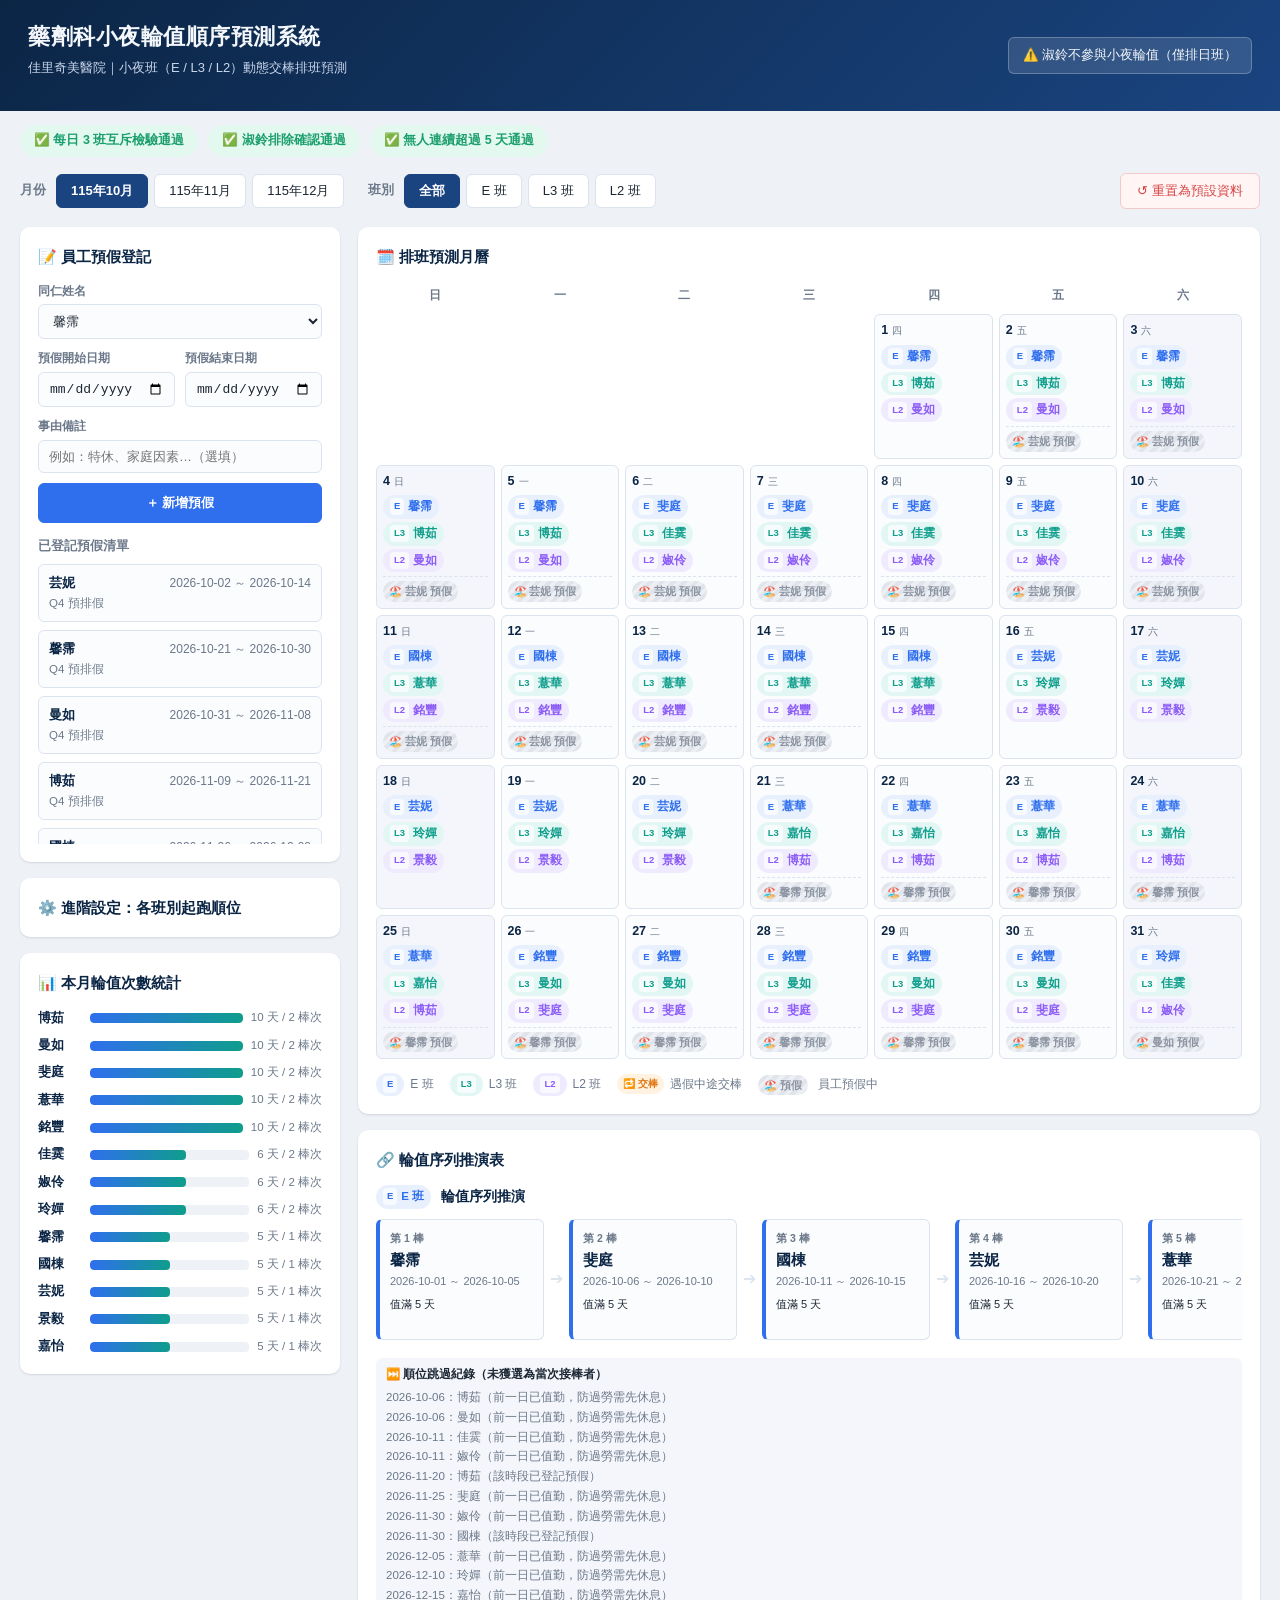
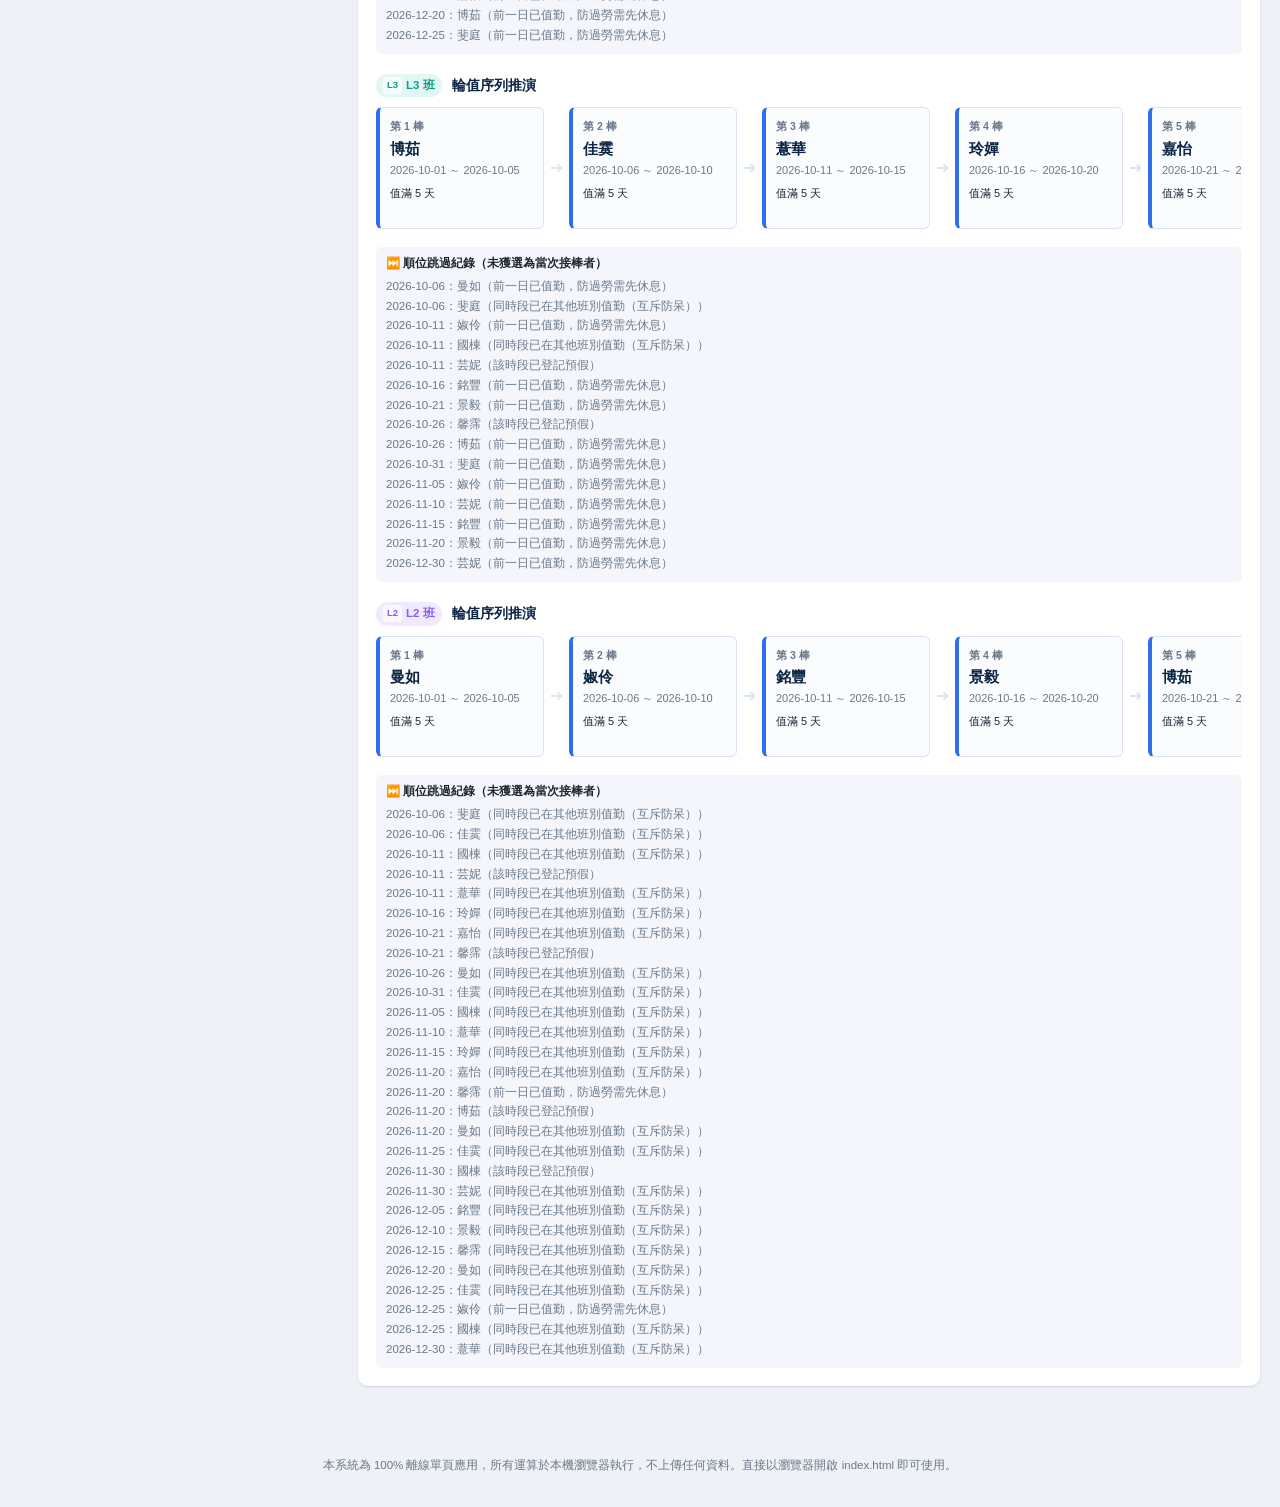
==== index.html @ fb30231a "完成第一階段系統開發：小夜三軌動態交棒輪值預測系統、預假登記面板與三班互斥防呆" ====
<!DOCTYPE html>
<html lang="zh-Hant-TW">
<head>
<meta charset="UTF-8">
<meta name="viewport" content="width=device-width, initial-scale=1.0">
<title>藥劑科小夜輪值順序預測系統｜佳里奇美醫院</title>
<link rel="stylesheet" href="style.css">
</head>
<body>

<header class="app-header">
  <div class="app-header__inner">
    <div class="app-header__title-group">
      <h1 class="app-header__title">藥劑科小夜輪值順序預測系統</h1>
      <p class="app-header__subtitle">佳里奇美醫院｜小夜班（E / L3 / L2）動態交棒排班預測</p>
    </div>
    <div class="app-header__badge" title="淑鈴夜班資格為「否」，100% 不進入小夜輪值池，僅排日班">
      ⚠️ 淑鈴不參與小夜輪值（僅排日班）
    </div>
  </div>
</header>

<div class="validation-bar" id="validationBar"></div>

<div class="toolbar">
  <div class="toolbar__group">
    <span class="toolbar__label">月份</span>
    <div class="tab-group" id="monthTabs"></div>
  </div>
  <div class="toolbar__group">
    <span class="toolbar__label">班別</span>
    <div class="tab-group" id="shiftTabs"></div>
  </div>
  <div class="toolbar__group toolbar__group--right">
    <button class="btn btn--reset" id="resetBtn">↺ 重置為預設資料</button>
  </div>
</div>

<main class="app-layout">

  <aside class="sidebar">

    <section class="panel leave-panel">
      <h2 class="panel__title">📝 員工預假登記</h2>
      <form class="leave-form" id="leaveForm">
        <div class="form-field">
          <label for="leaveNameSelect">同仁姓名</label>
          <select id="leaveNameSelect" required></select>
        </div>
        <div class="form-row">
          <div class="form-field">
            <label for="leaveStartInput">預假開始日期</label>
            <input type="date" id="leaveStartInput" required>
          </div>
          <div class="form-field">
            <label for="leaveEndInput">預假結束日期</label>
            <input type="date" id="leaveEndInput" required>
          </div>
        </div>
        <div class="form-field">
          <label for="leaveNoteInput">事由備註</label>
          <input type="text" id="leaveNoteInput" placeholder="例如：特休、家庭因素…（選填）">
        </div>
        <button type="submit" class="btn btn--primary">＋ 新增預假</button>
      </form>

      <div class="leave-list__wrapper">
        <h3 class="panel__subtitle">已登記預假清單</h3>
        <div class="leave-list" id="leaveList"></div>
      </div>
    </section>

    <details class="panel advanced-settings">
      <summary class="panel__title panel__title--collapsible">⚙️ 進階設定：各班別起跑順位</summary>
      <p class="advanced-settings__hint">
        排班引擎已內建「同日同人絕對互斥」與「防過勞」防呆，三軌起跑順位不論如何設定都不會派同一人上兩班。
        預設依規格書：10/01 當天 E 由馨霈、L3 由博茹、L2 由曼如領跑；如實際現況三軌起跑人員不同，可於此調整。
      </p>
      <div class="offset-row">
        <label>E 班起跑順位</label>
        <select id="offsetSelect-E"></select>
      </div>
      <div class="offset-row">
        <label>L3 班起跑順位</label>
        <select id="offsetSelect-L3"></select>
      </div>
      <div class="offset-row">
        <label>L2 班起跑順位</label>
        <select id="offsetSelect-L2"></select>
      </div>
    </details>

    <section class="panel stats-panel">
      <h2 class="panel__title">📊 本月輪值次數統計</h2>
      <div class="stats-grid" id="statsGrid"></div>
    </section>

  </aside>

  <div class="main-content">

    <section class="panel calendar-section">
      <h2 class="panel__title">🗓️ 排班預測月曆</h2>
      <div class="calendar-weekdays">
        <div class="calendar-weekday">日</div>
        <div class="calendar-weekday">一</div>
        <div class="calendar-weekday">二</div>
        <div class="calendar-weekday">三</div>
        <div class="calendar-weekday">四</div>
        <div class="calendar-weekday">五</div>
        <div class="calendar-weekday">六</div>
      </div>
      <div class="calendar-grid" id="calendarGrid"></div>
      <div class="calendar-legend">
        <span class="legend-item"><span class="shift-badge shift-badge--E"><span class="shift-code">E</span></span> E 班</span>
        <span class="legend-item"><span class="shift-badge shift-badge--L3"><span class="shift-code">L3</span></span> L3 班</span>
        <span class="legend-item"><span class="shift-badge shift-badge--L2"><span class="shift-code">L2</span></span> L2 班</span>
        <span class="legend-item"><span class="handoff-tag">🔁 交棒</span> 遇假中途交棒</span>
        <span class="legend-item"><span class="leave-tag">🏖️ 預假</span> 員工預假中</span>
      </div>
    </section>

    <section class="panel timeline-section">
      <h2 class="panel__title">🔗 輪值序列推演表</h2>
      <div class="timeline-tracks" id="timelineTracks"></div>
    </section>

  </div>

</main>

<footer class="app-footer">
  <p>本系統為 100% 離線單頁應用，所有運算於本機瀏覽器執行，不上傳任何資料。直接以瀏覽器開啟 index.html 即可使用。</p>
</footer>

<script src="app.js"></script>
</body>
</html>
---- style.css ----
/* ============================================================================
 * 藥劑科小夜輪值順序預測系統 — style.css
 * 視覺主軸：深藍 / 淺灰 醫療科技感，卡片化設計，清晰班別標籤與交棒狀態高亮
 * ==========================================================================*/

:root {
  --navy-900: #0b2545;
  --navy-800: #123162;
  --navy-700: #1a4480;
  --navy-600: #2f6fed;
  --bg-page: #eef1f6;
  --bg-card: #ffffff;
  --border-soft: #dbe3ee;
  --text-main: #1c2733;
  --text-muted: #6b7889;
  --text-inverse: #f4f7fb;

  --shift-e: #2f6fed;
  --shift-e-bg: #e8f0fe;
  --shift-l3: #0f9d8c;
  --shift-l3-bg: #e2f7f3;
  --shift-l2: #8b5cf6;
  --shift-l2-bg: #f0eaff;

  --color-handoff: #e0791a;
  --color-handoff-bg: #fff2e0;
  --color-leave: #8b93a1;
  --color-leave-bg: #eceff3;
  --color-danger: #d64545;
  --color-success: #1a9e6d;

  --radius-md: 10px;
  --radius-sm: 6px;
  --shadow-card: 0 1px 3px rgba(11, 37, 69, 0.08), 0 1px 2px rgba(11, 37, 69, 0.06);
}

* { box-sizing: border-box; }

html, body {
  margin: 0;
  padding: 0;
  background: var(--bg-page);
  color: var(--text-main);
  font-family: "PingFang TC", "Noto Sans TC", "Microsoft JhengHei", "Helvetica Neue", Arial, sans-serif;
  font-size: 14px;
  line-height: 1.55;
}

h1, h2, h3 { margin: 0; }

/* ---------------------------------------------------------------------- 頁首 */

.app-header {
  background: linear-gradient(135deg, var(--navy-900), var(--navy-700));
  color: var(--text-inverse);
  padding: 20px 28px;
}

.app-header__inner {
  max-width: 1400px;
  margin: 0 auto;
  display: flex;
  align-items: center;
  justify-content: space-between;
  flex-wrap: wrap;
  gap: 12px;
}

.app-header__title { font-size: 22px; font-weight: 700; letter-spacing: 0.5px; }
.app-header__subtitle { margin-top: 4px; font-size: 13px; color: #c9d6ec; }

.app-header__badge {
  background: rgba(255, 255, 255, 0.12);
  border: 1px solid rgba(255, 255, 255, 0.25);
  padding: 8px 14px;
  border-radius: var(--radius-sm);
  font-size: 12.5px;
  white-space: nowrap;
}

/* ---------------------------------------------------------------------- 防呆檢核綠燈 */

.validation-bar {
  max-width: 1400px;
  margin: 14px auto 0;
  padding: 0 20px;
  display: flex;
  flex-wrap: wrap;
  gap: 10px;
}

.validation-badge {
  font-size: 12.5px;
  font-weight: 700;
  padding: 6px 14px;
  border-radius: 999px;
  white-space: nowrap;
}
.validation-badge--pass { background: #e3f8ef; color: var(--color-success); }
.validation-badge--fail { background: #fdeaea; color: var(--color-danger); cursor: help; }

/* ---------------------------------------------------------------------- 工具列 */

.toolbar {
  max-width: 1400px;
  margin: 16px auto 0;
  padding: 0 20px;
  display: flex;
  align-items: center;
  gap: 24px;
  flex-wrap: wrap;
}

.toolbar__group { display: flex; align-items: center; gap: 10px; flex-wrap: wrap; }
.toolbar__group--right { margin-left: auto; }
.toolbar__label { font-size: 12.5px; color: var(--text-muted); font-weight: 600; }

.tab-group { display: flex; gap: 6px; flex-wrap: wrap; }

.tab {
  background: var(--bg-card);
  border: 1px solid var(--border-soft);
  color: var(--text-main);
  padding: 7px 14px;
  border-radius: var(--radius-sm);
  font-size: 13px;
  cursor: pointer;
  transition: all 0.15s ease;
}
.tab:hover { border-color: var(--navy-600); }
.tab.active { background: var(--navy-700); border-color: var(--navy-700); color: #fff; font-weight: 600; }

.tab--shift-E.active { background: var(--shift-e); border-color: var(--shift-e); }
.tab--shift-L3.active { background: var(--shift-l3); border-color: var(--shift-l3); }
.tab--shift-L2.active { background: var(--shift-l2); border-color: var(--shift-l2); }

.btn {
  border: 1px solid var(--border-soft);
  background: var(--bg-card);
  color: var(--text-main);
  padding: 8px 16px;
  border-radius: var(--radius-sm);
  font-size: 13px;
  cursor: pointer;
  transition: all 0.15s ease;
}
.btn:hover { filter: brightness(0.97); }
.btn--primary { background: var(--navy-600); border-color: var(--navy-600); color: #fff; width: 100%; font-weight: 600; padding: 10px; }
.btn--reset { color: var(--color-danger); border-color: #f3c9c9; background: #fff5f5; }

/* ---------------------------------------------------------------------- 版面 */

.app-layout {
  max-width: 1400px;
  margin: 18px auto 40px;
  padding: 0 20px;
  display: grid;
  grid-template-columns: 320px 1fr;
  gap: 18px;
  align-items: start;
}

.sidebar { display: flex; flex-direction: column; gap: 16px; position: sticky; top: 16px; }
.main-content { display: flex; flex-direction: column; gap: 16px; min-width: 0; }

.panel {
  background: var(--bg-card);
  border-radius: var(--radius-md);
  box-shadow: var(--shadow-card);
  padding: 18px;
}

.panel__title {
  font-size: 15px;
  font-weight: 700;
  color: var(--navy-900);
  margin-bottom: 14px;
  display: flex;
  align-items: center;
  gap: 8px;
}
.panel__title--collapsible { cursor: pointer; margin-bottom: 0; }
.panel__subtitle { font-size: 12.5px; color: var(--text-muted); font-weight: 600; margin: 14px 0 8px; }

/* ---------------------------------------------------------------------- 預假登記面板 */

.leave-form { display: flex; flex-direction: column; gap: 10px; }
.form-row { display: flex; gap: 10px; }
.form-field { display: flex; flex-direction: column; gap: 4px; flex: 1; min-width: 0; }
.form-field label { font-size: 12px; color: var(--text-muted); font-weight: 600; }

.form-field input, .form-field select, .advanced-settings select {
  border: 1px solid var(--border-soft);
  border-radius: var(--radius-sm);
  padding: 8px 10px;
  font-size: 13px;
  color: var(--text-main);
  background: #fbfcfe;
  width: 100%;
}
.form-field input:focus, .form-field select:focus { outline: none; border-color: var(--navy-600); }

.leave-list__wrapper { margin-top: 4px; }
.leave-list { display: flex; flex-direction: column; gap: 8px; max-height: 280px; overflow-y: auto; }

.leave-item {
  border: 1px solid var(--border-soft);
  border-radius: var(--radius-sm);
  padding: 8px 10px;
  position: relative;
  background: #fbfcfe;
}
.leave-item__main { display: flex; justify-content: space-between; align-items: baseline; gap: 8px; }
.leave-item__name { font-weight: 700; color: var(--navy-900); font-size: 13px; }
.leave-item__range { font-size: 12px; color: var(--text-muted); white-space: nowrap; }
.leave-item__meta { font-size: 11.5px; color: var(--text-muted); margin-top: 2px; min-height: 14px; }
.leave-item__del {
  position: absolute;
  top: 6px; right: 6px;
  border: none;
  background: transparent;
  color: var(--color-danger);
  cursor: pointer;
  font-size: 12px;
  opacity: 0;
  transition: opacity 0.15s ease;
  padding: 2px 4px;
}
.leave-item:hover .leave-item__del { opacity: 1; }

.empty-hint { color: var(--text-muted); font-size: 12.5px; padding: 8px 0; }

/* ---------------------------------------------------------------------- 進階設定 */

.advanced-settings { font-size: 13px; }
.advanced-settings summary::-webkit-details-marker { color: var(--navy-700); }
.advanced-settings__hint { font-size: 12px; color: var(--text-muted); margin: 10px 0; line-height: 1.6; }
.offset-row { display: flex; align-items: center; justify-content: space-between; gap: 10px; margin-bottom: 8px; }
.offset-row label { font-size: 12.5px; color: var(--text-main); font-weight: 600; white-space: nowrap; }
.offset-row select { max-width: 160px; }

/* ---------------------------------------------------------------------- 統計面板 */

.stats-grid { display: flex; flex-direction: column; gap: 8px; }
.stats-row { display: grid; grid-template-columns: 44px 1fr auto; align-items: center; gap: 8px; }
.stats-row__name { font-size: 12.5px; font-weight: 700; color: var(--navy-900); }
.stats-row__bar-track { background: var(--bg-page); border-radius: 4px; height: 10px; overflow: hidden; }
.stats-row__bar-fill { background: linear-gradient(90deg, var(--navy-600), var(--shift-l3)); height: 100%; border-radius: 4px; }
.stats-row__value { font-size: 11.5px; color: var(--text-muted); white-space: nowrap; }

/* ---------------------------------------------------------------------- 月曆 */

.calendar-weekdays {
  display: grid;
  grid-template-columns: repeat(7, 1fr);
  gap: 6px;
  margin-bottom: 6px;
}
.calendar-weekday {
  text-align: center;
  font-size: 12px;
  font-weight: 700;
  color: var(--text-muted);
  padding: 4px 0;
}

.calendar-grid {
  display: grid;
  grid-template-columns: repeat(7, 1fr);
  gap: 6px;
}

.calendar-cell {
  border: 1px solid var(--border-soft);
  border-radius: var(--radius-sm);
  min-height: 108px;
  padding: 6px;
  background: #fbfcfe;
  display: flex;
  flex-direction: column;
  gap: 4px;
}
.calendar-cell--empty { background: transparent; border: none; }
.calendar-cell--weekend { background: #f4f6fb; }
.calendar-cell--violation { border: 2px solid var(--color-danger); }

.calendar-cell__date {
  font-size: 12.5px;
  font-weight: 700;
  color: var(--navy-900);
  display: flex;
  align-items: baseline;
  gap: 4px;
}
.calendar-cell__weekday { font-size: 10px; font-weight: 400; color: var(--text-muted); }

.calendar-cell__shifts { display: flex; flex-direction: column; gap: 3px; }
.cell-shift-row { display: flex; flex-direction: column; gap: 2px; align-items: flex-start; }
.cell-shift-row--empty .shift-person { color: #c3cad6; font-size: 11px; }
.cell-shift-row--empty { flex-direction: row; align-items: center; gap: 4px; }
.cell-shift-row--empty .shift-code {
  background: #eef1f6; color: var(--text-muted); border-radius: 4px; padding: 1px 5px; font-size: 10px; font-weight: 700;
}

.shift-badge {
  display: inline-flex;
  align-items: center;
  gap: 4px;
  font-size: 11.5px;
  font-weight: 600;
  padding: 3px 7px;
  border-radius: 999px;
  white-space: nowrap;
}
.shift-badge .shift-code {
  font-size: 9.5px;
  font-weight: 800;
  background: rgba(255, 255, 255, 0.65);
  padding: 1px 4px;
  border-radius: 4px;
}
.shift-badge--E { background: var(--shift-e-bg); color: var(--shift-e); }
.shift-badge--L3 { background: var(--shift-l3-bg); color: var(--shift-l3); }
.shift-badge--L2 { background: var(--shift-l2-bg); color: var(--shift-l2); }

.handoff-tag, .handoff-in-tag {
  display: inline-block;
  font-size: 10px;
  font-weight: 700;
  padding: 2px 6px;
  border-radius: 999px;
  background: var(--color-handoff-bg);
  color: var(--color-handoff);
  white-space: nowrap;
}

.leave-tag {
  display: inline-block;
  font-size: 10.5px;
  font-weight: 600;
  padding: 2px 6px;
  border-radius: 999px;
  background: repeating-linear-gradient(135deg, var(--color-leave-bg), var(--color-leave-bg) 4px, #e1e5eb 4px, #e1e5eb 8px);
  color: var(--color-leave);
  margin-right: 4px;
  margin-top: 2px;
}
.calendar-cell__leaves { display: flex; flex-wrap: wrap; gap: 2px; margin-top: auto; padding-top: 2px; border-top: 1px dashed var(--border-soft); }

.calendar-legend {
  margin-top: 14px;
  display: flex;
  flex-wrap: wrap;
  gap: 16px;
  font-size: 12px;
  color: var(--text-muted);
  align-items: center;
}
.legend-item { display: flex; align-items: center; gap: 6px; }

/* ---------------------------------------------------------------------- 輪值序列推演表 */

.timeline-tracks { display: flex; flex-direction: column; gap: 20px; }
.timeline-track__title {
  display: flex; align-items: center; gap: 10px;
  font-size: 14px; font-weight: 700; color: var(--navy-900);
  margin-bottom: 10px;
}
.timeline-cards {
  display: flex;
  align-items: stretch;
  gap: 6px;
  overflow-x: auto;
  padding-bottom: 8px;
}
.timeline-card {
  flex: 0 0 auto;
  width: 168px;
  border: 1px solid var(--border-soft);
  border-radius: var(--radius-sm);
  padding: 10px;
  background: #fbfcfe;
}
.timeline-card--full5 { border-left: 4px solid var(--shift-e); }
.timeline-card--handoff { border-left: 4px solid var(--color-handoff); background: var(--color-handoff-bg); }
.timeline-card--inprogress { border-left: 4px solid var(--text-muted); border-style: dashed; }

.timeline-card__no { font-size: 10.5px; font-weight: 700; color: var(--text-muted); }
.timeline-card__person { font-size: 15px; font-weight: 800; color: var(--navy-900); margin: 2px 0; }
.timeline-card__range { font-size: 11px; color: var(--text-muted); }
.timeline-card__status { font-size: 11px; color: var(--text-main); margin-top: 6px; line-height: 1.5; }
.timeline-card__handoff-in { font-size: 10.5px; color: var(--color-handoff); margin-top: 6px; font-weight: 700; }

.timeline-arrow { display: flex; align-items: center; color: var(--border-soft); font-size: 16px; flex: 0 0 auto; }

.timeline-skipped {
  margin-top: 10px;
  background: #f4f6fb;
  border-radius: var(--radius-sm);
  padding: 8px 10px;
  font-size: 11.5px;
  color: var(--text-muted);
}
.timeline-skipped__title { font-weight: 700; margin-bottom: 4px; color: var(--text-main); }
.timeline-skipped__item { padding: 1px 0; }

/* ---------------------------------------------------------------------- 頁尾 */

.app-footer {
  text-align: center;
  color: var(--text-muted);
  font-size: 11.5px;
  padding: 20px;
}

/* ---------------------------------------------------------------------- 響應式 */

@media (max-width: 960px) {
  .app-layout { grid-template-columns: 1fr; }
  .sidebar { position: static; }
}
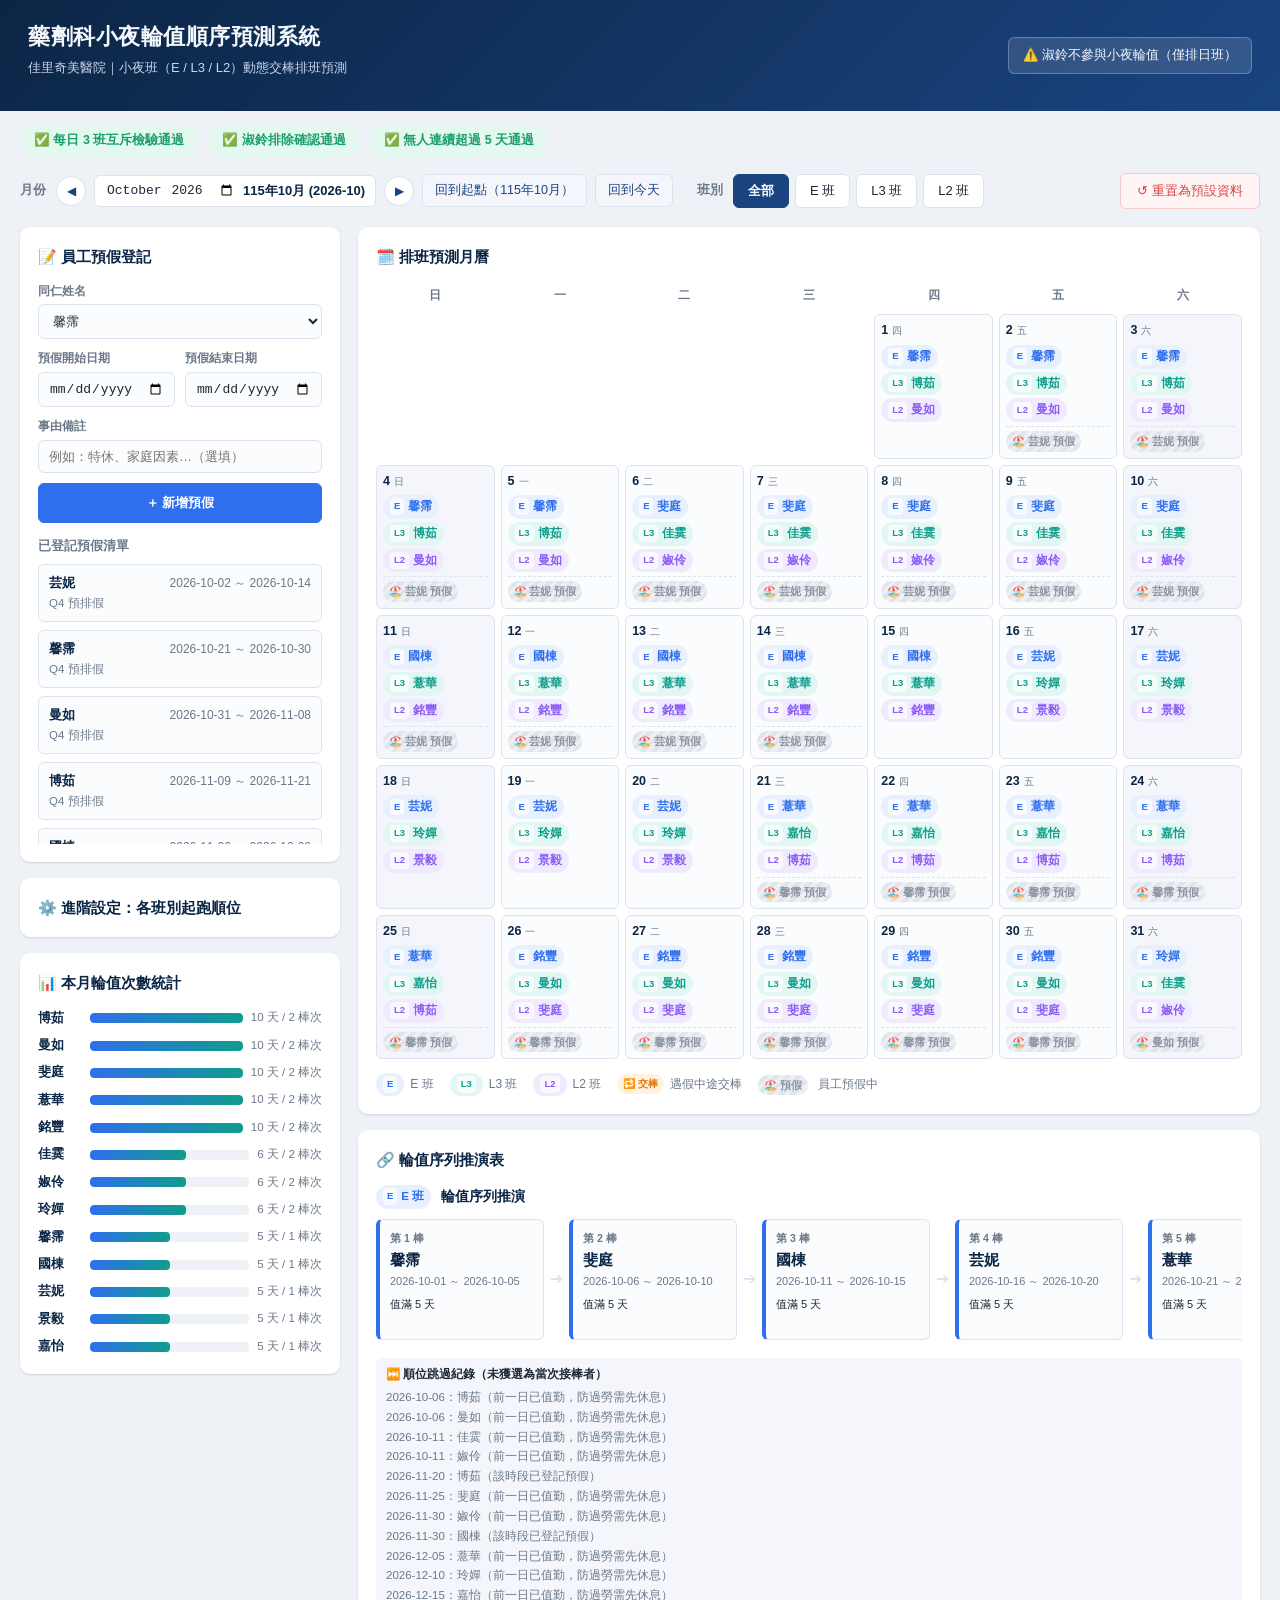
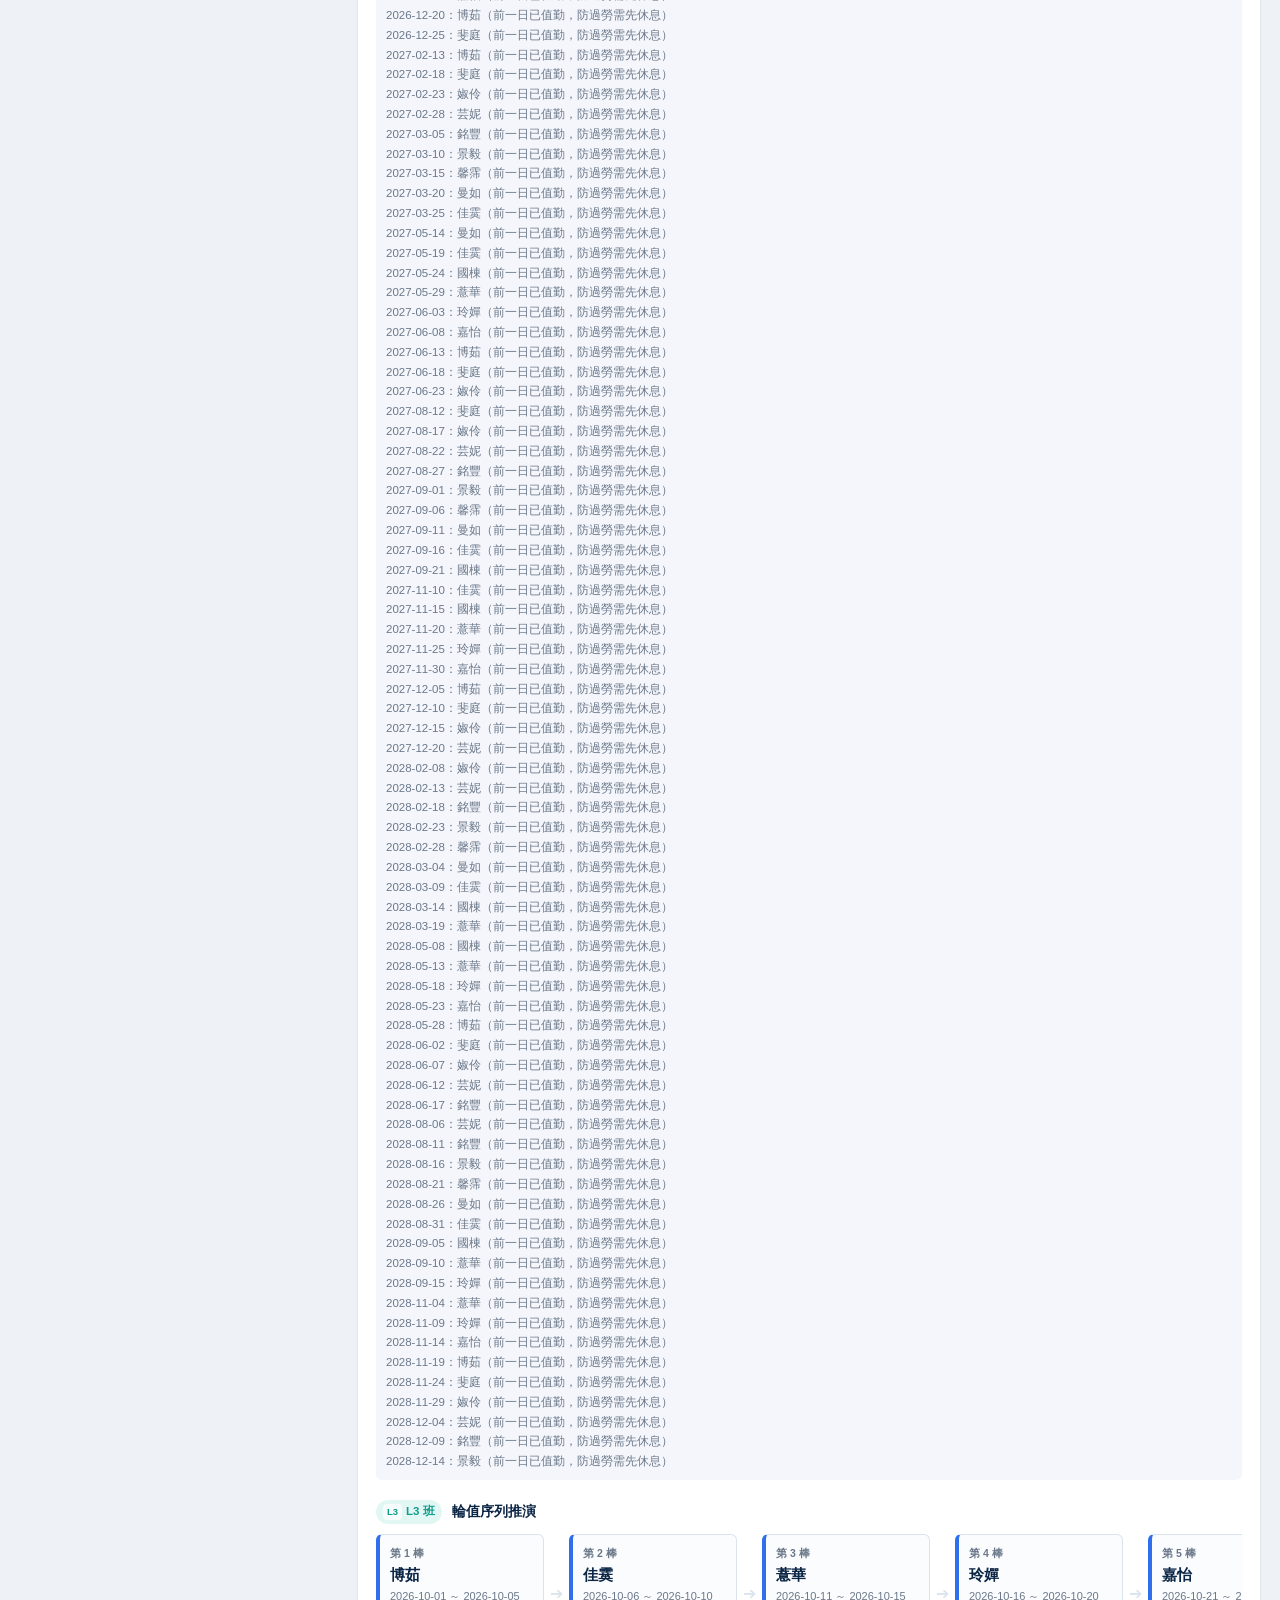
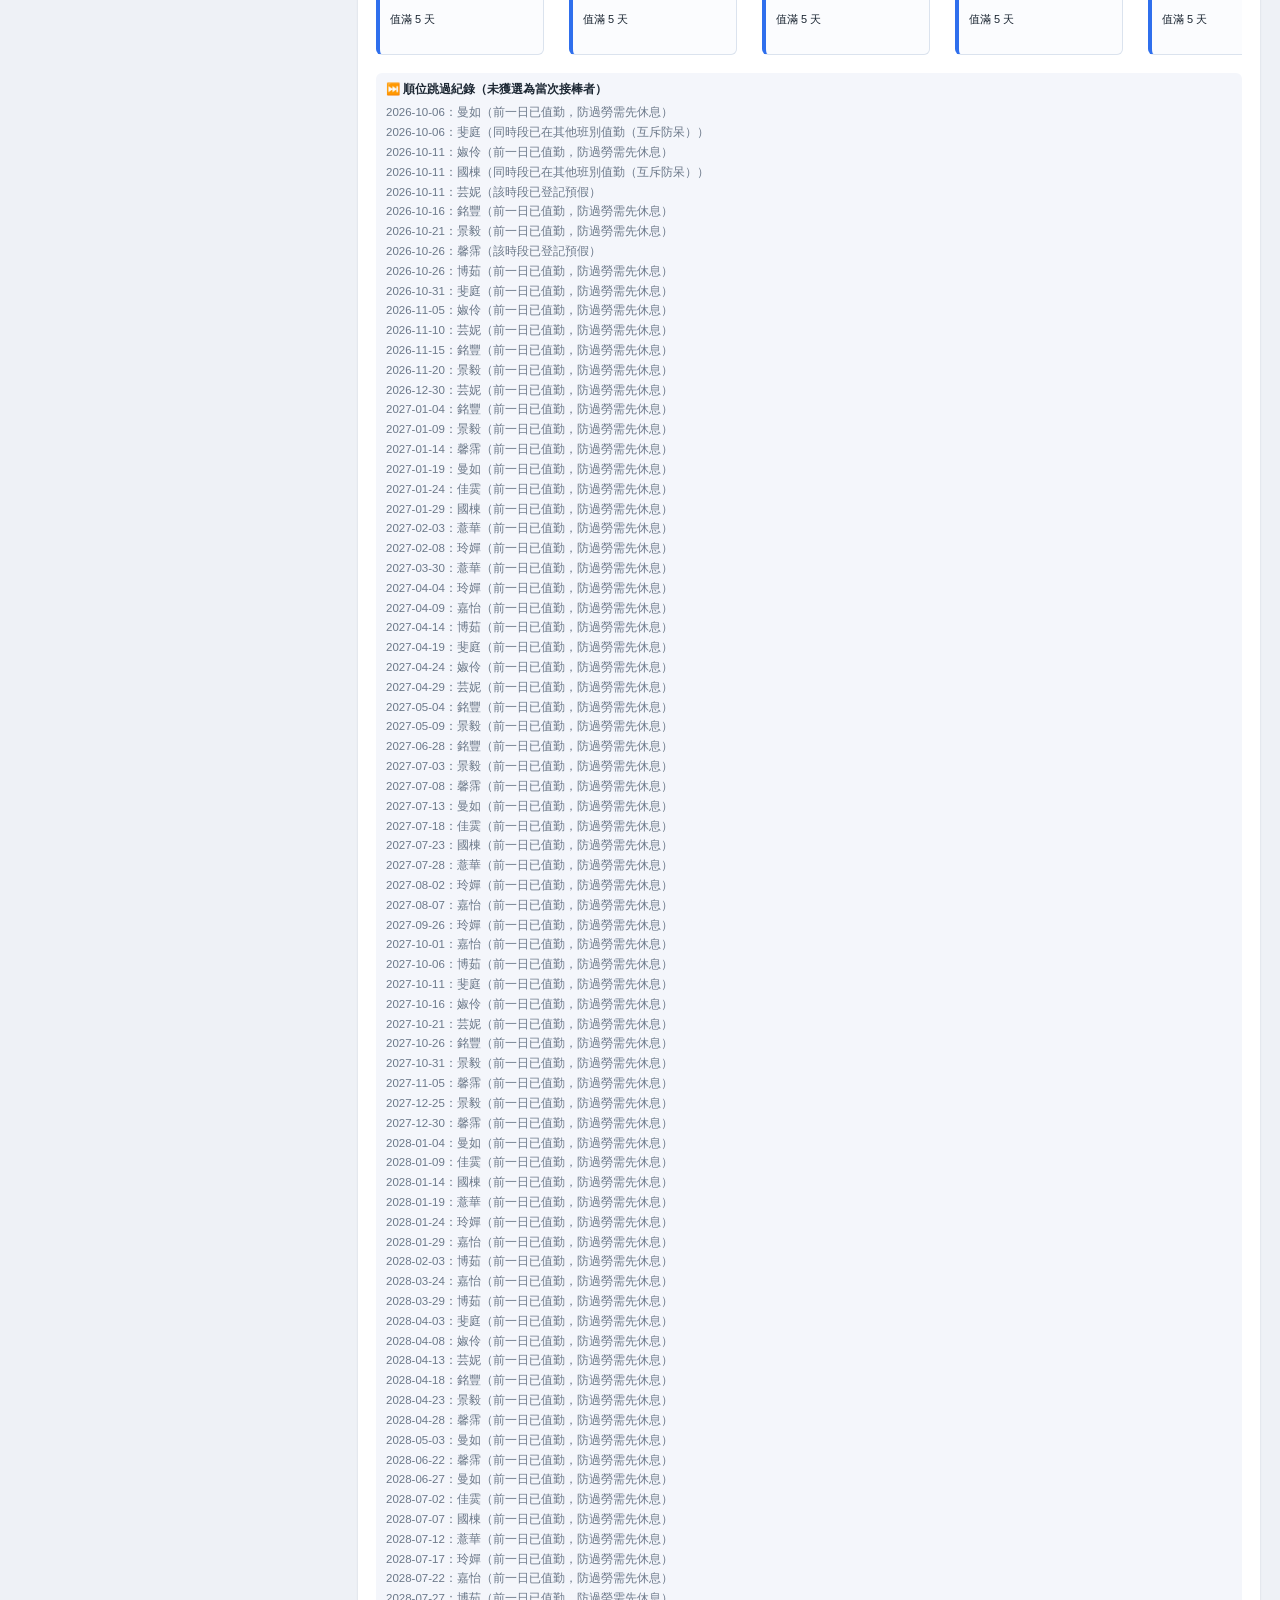
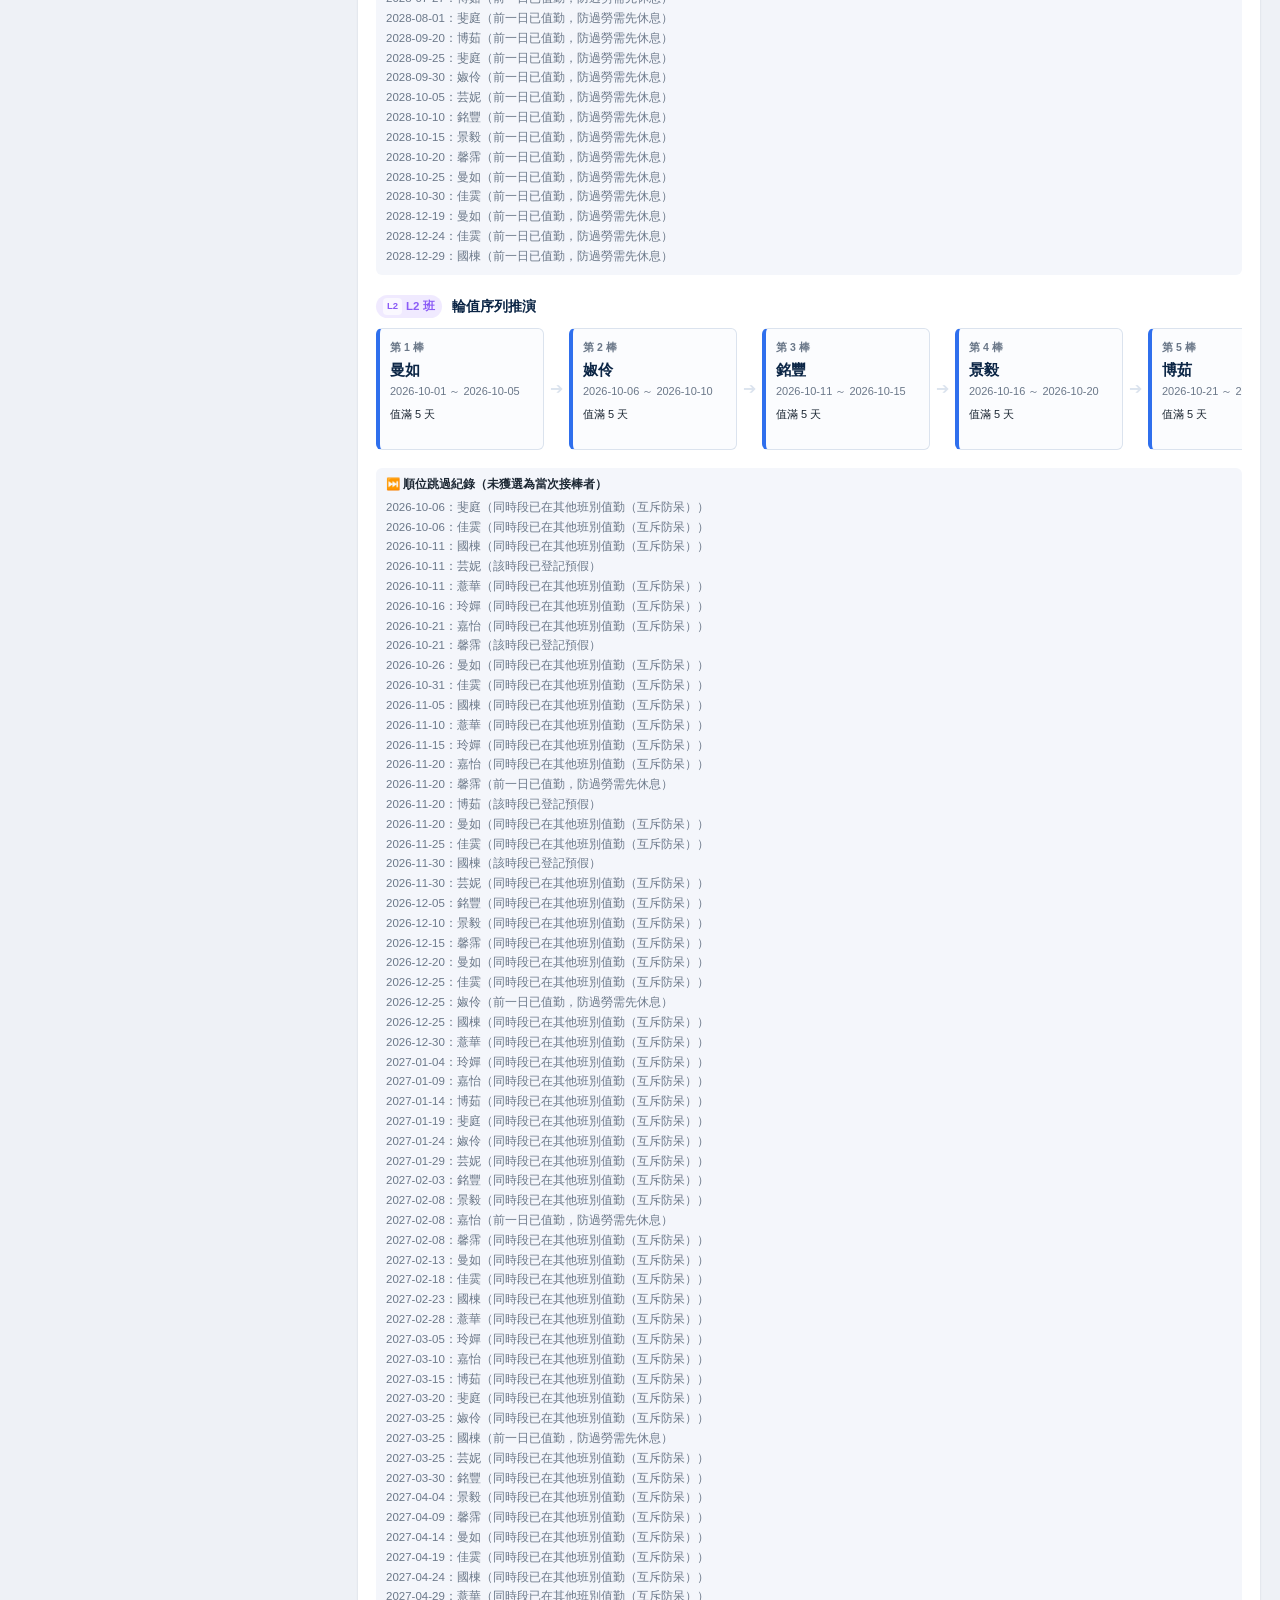
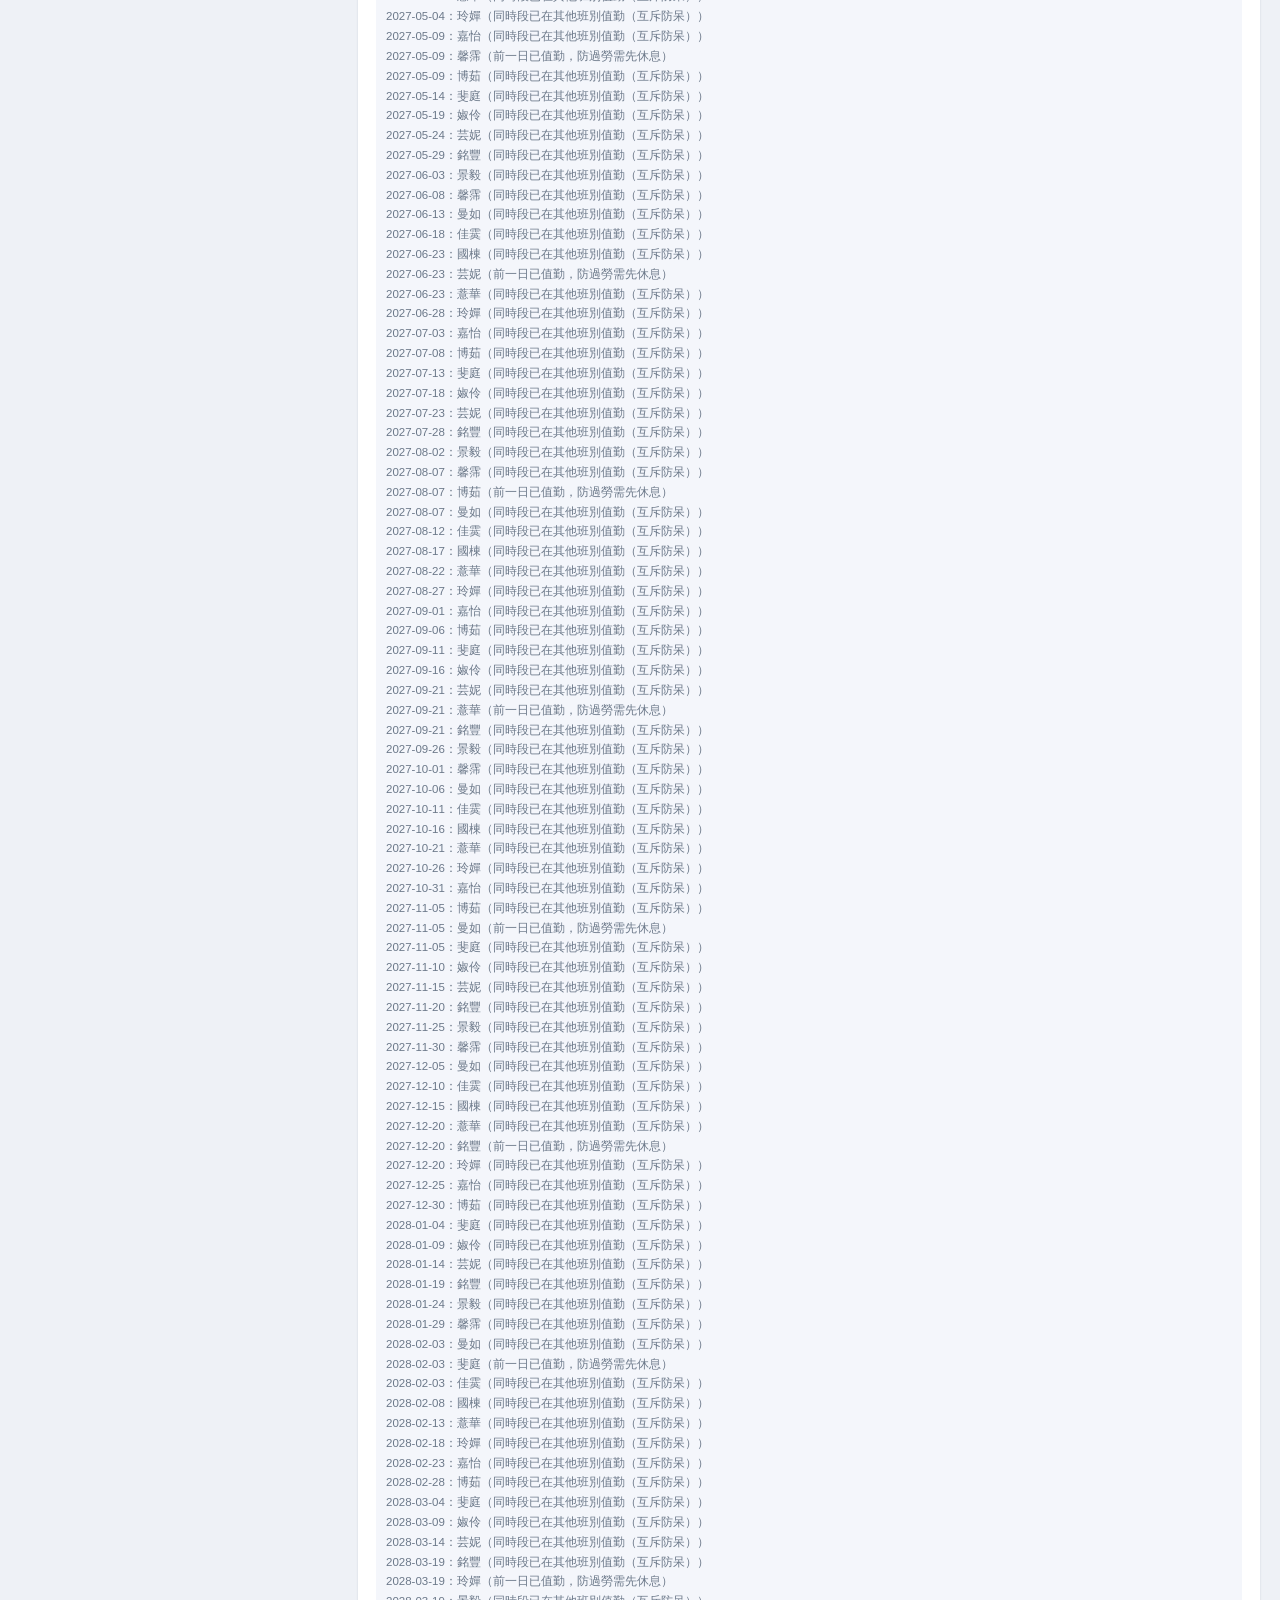
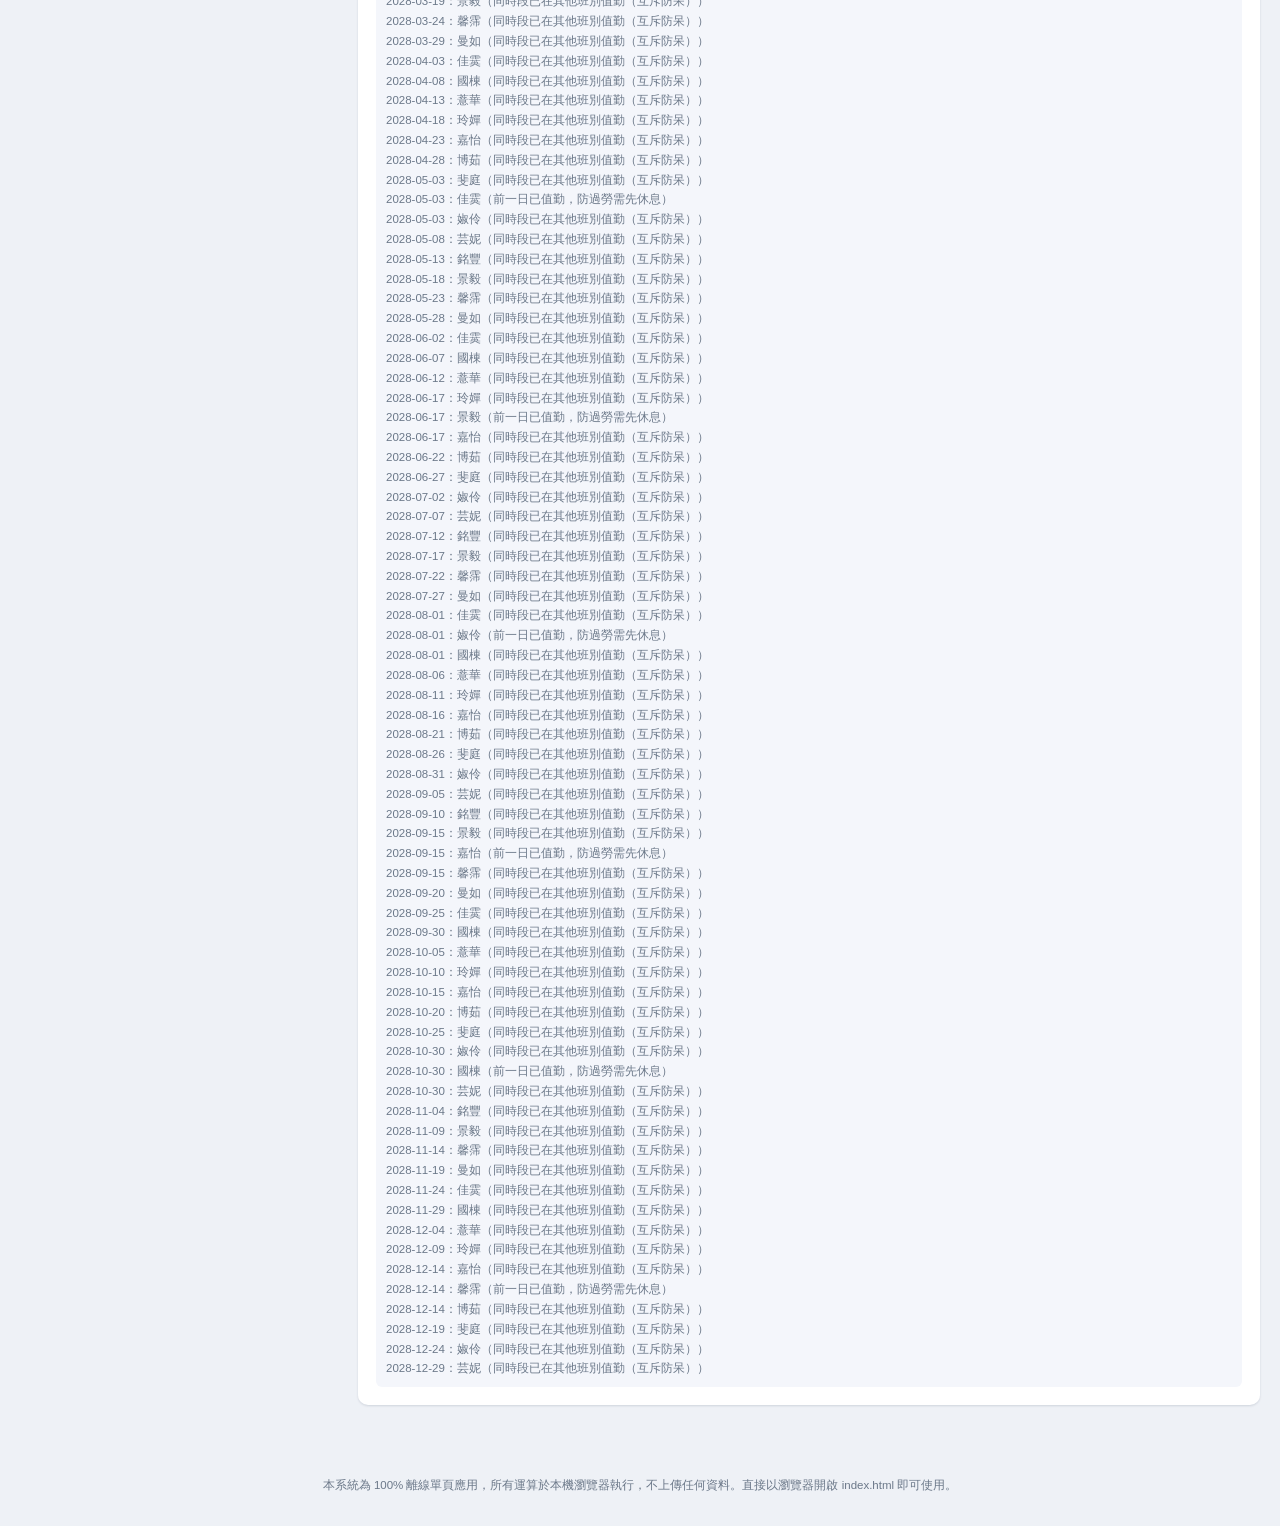
==== commit 1cbedc23: "完成第二階段驗收：支援任意未來月份導覽（至2028年底）、預假自動動態更動班表與全期規則零違規" ====
--- a/index.html
+++ b/index.html
@@ -23,9 +23,18 @@
 <div class="validation-bar" id="validationBar"></div>
 
 <div class="toolbar">
-  <div class="toolbar__group">
+  <div class="toolbar__group month-nav-group">
     <span class="toolbar__label">月份</span>
-    <div class="tab-group" id="monthTabs"></div>
+    <div class="month-nav">
+      <button type="button" class="month-nav__btn" id="prevMonthBtn" title="上個月" aria-label="上個月">◀</button>
+      <div class="month-nav__center">
+        <input type="month" id="monthPicker" class="month-nav__input" aria-label="選擇年月">
+        <span class="month-nav__display" id="monthDisplayLabel"></span>
+      </div>
+      <button type="button" class="month-nav__btn" id="nextMonthBtn" title="下個月" aria-label="下個月">▶</button>
+      <button type="button" class="btn btn--ghost" id="gotoOriginBtn">回到起點（115年10月）</button>
+      <button type="button" class="btn btn--ghost" id="gotoTodayBtn">回到今天</button>
+    </div>
   </div>
   <div class="toolbar__group">
     <span class="toolbar__label">班別</span>
--- a/style.css
+++ b/style.css
@@ -147,6 +147,61 @@
 .btn:hover { filter: brightness(0.97); }
 .btn--primary { background: var(--navy-600); border-color: var(--navy-600); color: #fff; width: 100%; font-weight: 600; padding: 10px; }
 .btn--reset { color: var(--color-danger); border-color: #f3c9c9; background: #fff5f5; }
+.btn--ghost { color: var(--navy-700); background: #f4f6fb; border-color: var(--border-soft); font-size: 12.5px; padding: 7px 12px; }
+.btn:disabled { opacity: 0.4; cursor: not-allowed; }
+
+/* ---------------------------------------------------------------------- 月份導覽列 */
+
+.month-nav-group { flex-wrap: wrap; }
+
+.month-nav {
+  display: flex;
+  align-items: center;
+  gap: 8px;
+  flex-wrap: wrap;
+}
+
+.month-nav__btn {
+  width: 30px;
+  height: 30px;
+  border-radius: 999px;
+  border: 1px solid var(--border-soft);
+  background: var(--bg-card);
+  color: var(--navy-700);
+  cursor: pointer;
+  font-size: 12px;
+  display: flex;
+  align-items: center;
+  justify-content: center;
+  transition: all 0.15s ease;
+}
+.month-nav__btn:hover:not(:disabled) { background: var(--navy-700); color: #fff; border-color: var(--navy-700); }
+
+.month-nav__center {
+  display: flex;
+  align-items: center;
+  gap: 8px;
+  background: var(--bg-card);
+  border: 1px solid var(--border-soft);
+  border-radius: var(--radius-sm);
+  padding: 5px 10px;
+}
+
+.month-nav__input {
+  border: none;
+  font-size: 13px;
+  color: var(--text-main);
+  background: transparent;
+  width: 130px;
+}
+.month-nav__input:focus { outline: none; }
+
+.month-nav__display {
+  font-size: 13px;
+  font-weight: 700;
+  color: var(--navy-900);
+  white-space: nowrap;
+}
 
 /* ---------------------------------------------------------------------- 版面 */
 
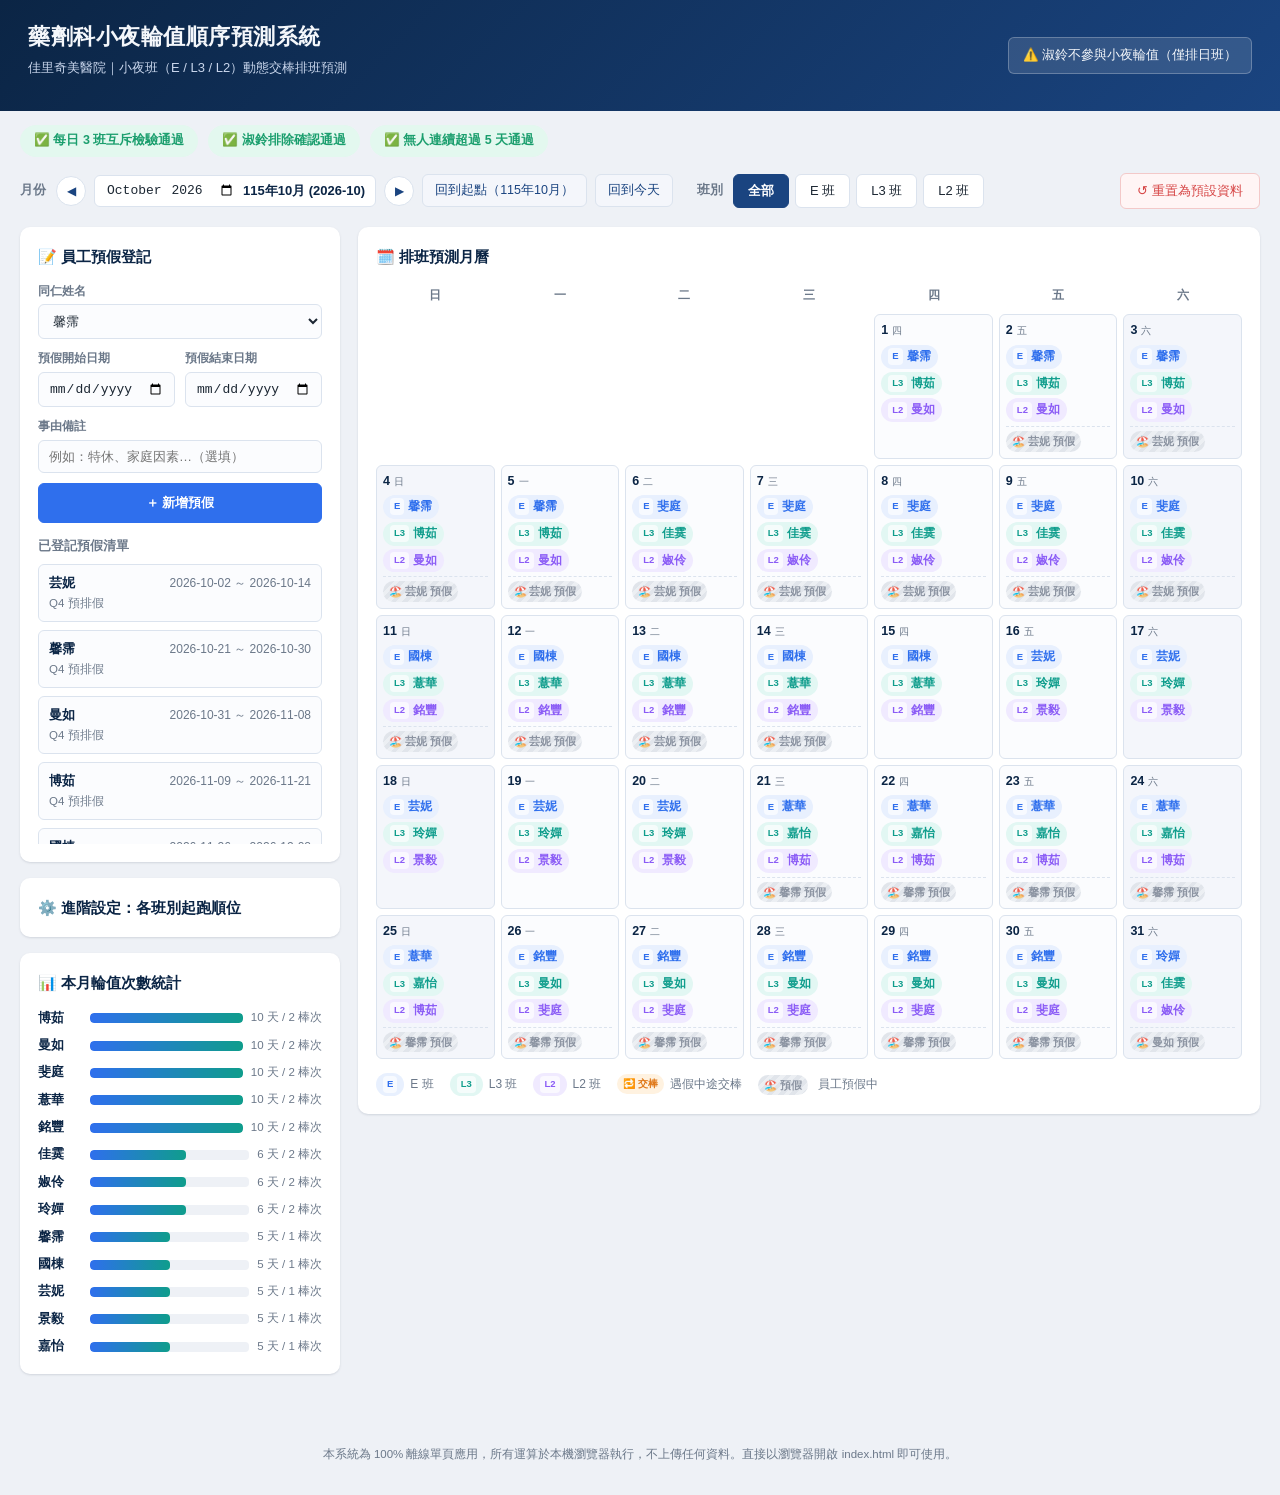
==== commit 1e61c0f4: "介面精簡完成：成功移除輪值序列推演表，畫面聚焦排班預測月曆與預假管理" ====
--- a/index.html
+++ b/index.html
@@ -129,11 +129,6 @@
       </div>
     </section>
 
-    <section class="panel timeline-section">
-      <h2 class="panel__title">🔗 輪值序列推演表</h2>
-      <div class="timeline-tracks" id="timelineTracks"></div>
-    </section>
-
   </div>
 
 </main>
--- a/style.css
+++ b/style.css
@@ -413,52 +413,6 @@
 }
 .legend-item { display: flex; align-items: center; gap: 6px; }
 
-/* ---------------------------------------------------------------------- 輪值序列推演表 */
-
-.timeline-tracks { display: flex; flex-direction: column; gap: 20px; }
-.timeline-track__title {
-  display: flex; align-items: center; gap: 10px;
-  font-size: 14px; font-weight: 700; color: var(--navy-900);
-  margin-bottom: 10px;
-}
-.timeline-cards {
-  display: flex;
-  align-items: stretch;
-  gap: 6px;
-  overflow-x: auto;
-  padding-bottom: 8px;
-}
-.timeline-card {
-  flex: 0 0 auto;
-  width: 168px;
-  border: 1px solid var(--border-soft);
-  border-radius: var(--radius-sm);
-  padding: 10px;
-  background: #fbfcfe;
-}
-.timeline-card--full5 { border-left: 4px solid var(--shift-e); }
-.timeline-card--handoff { border-left: 4px solid var(--color-handoff); background: var(--color-handoff-bg); }
-.timeline-card--inprogress { border-left: 4px solid var(--text-muted); border-style: dashed; }
-
-.timeline-card__no { font-size: 10.5px; font-weight: 700; color: var(--text-muted); }
-.timeline-card__person { font-size: 15px; font-weight: 800; color: var(--navy-900); margin: 2px 0; }
-.timeline-card__range { font-size: 11px; color: var(--text-muted); }
-.timeline-card__status { font-size: 11px; color: var(--text-main); margin-top: 6px; line-height: 1.5; }
-.timeline-card__handoff-in { font-size: 10.5px; color: var(--color-handoff); margin-top: 6px; font-weight: 700; }
-
-.timeline-arrow { display: flex; align-items: center; color: var(--border-soft); font-size: 16px; flex: 0 0 auto; }
-
-.timeline-skipped {
-  margin-top: 10px;
-  background: #f4f6fb;
-  border-radius: var(--radius-sm);
-  padding: 8px 10px;
-  font-size: 11.5px;
-  color: var(--text-muted);
-}
-.timeline-skipped__title { font-weight: 700; margin-bottom: 4px; color: var(--text-main); }
-.timeline-skipped__item { padding: 1px 0; }
-
 /* ---------------------------------------------------------------------- 頁尾 */
 
 .app-footer {
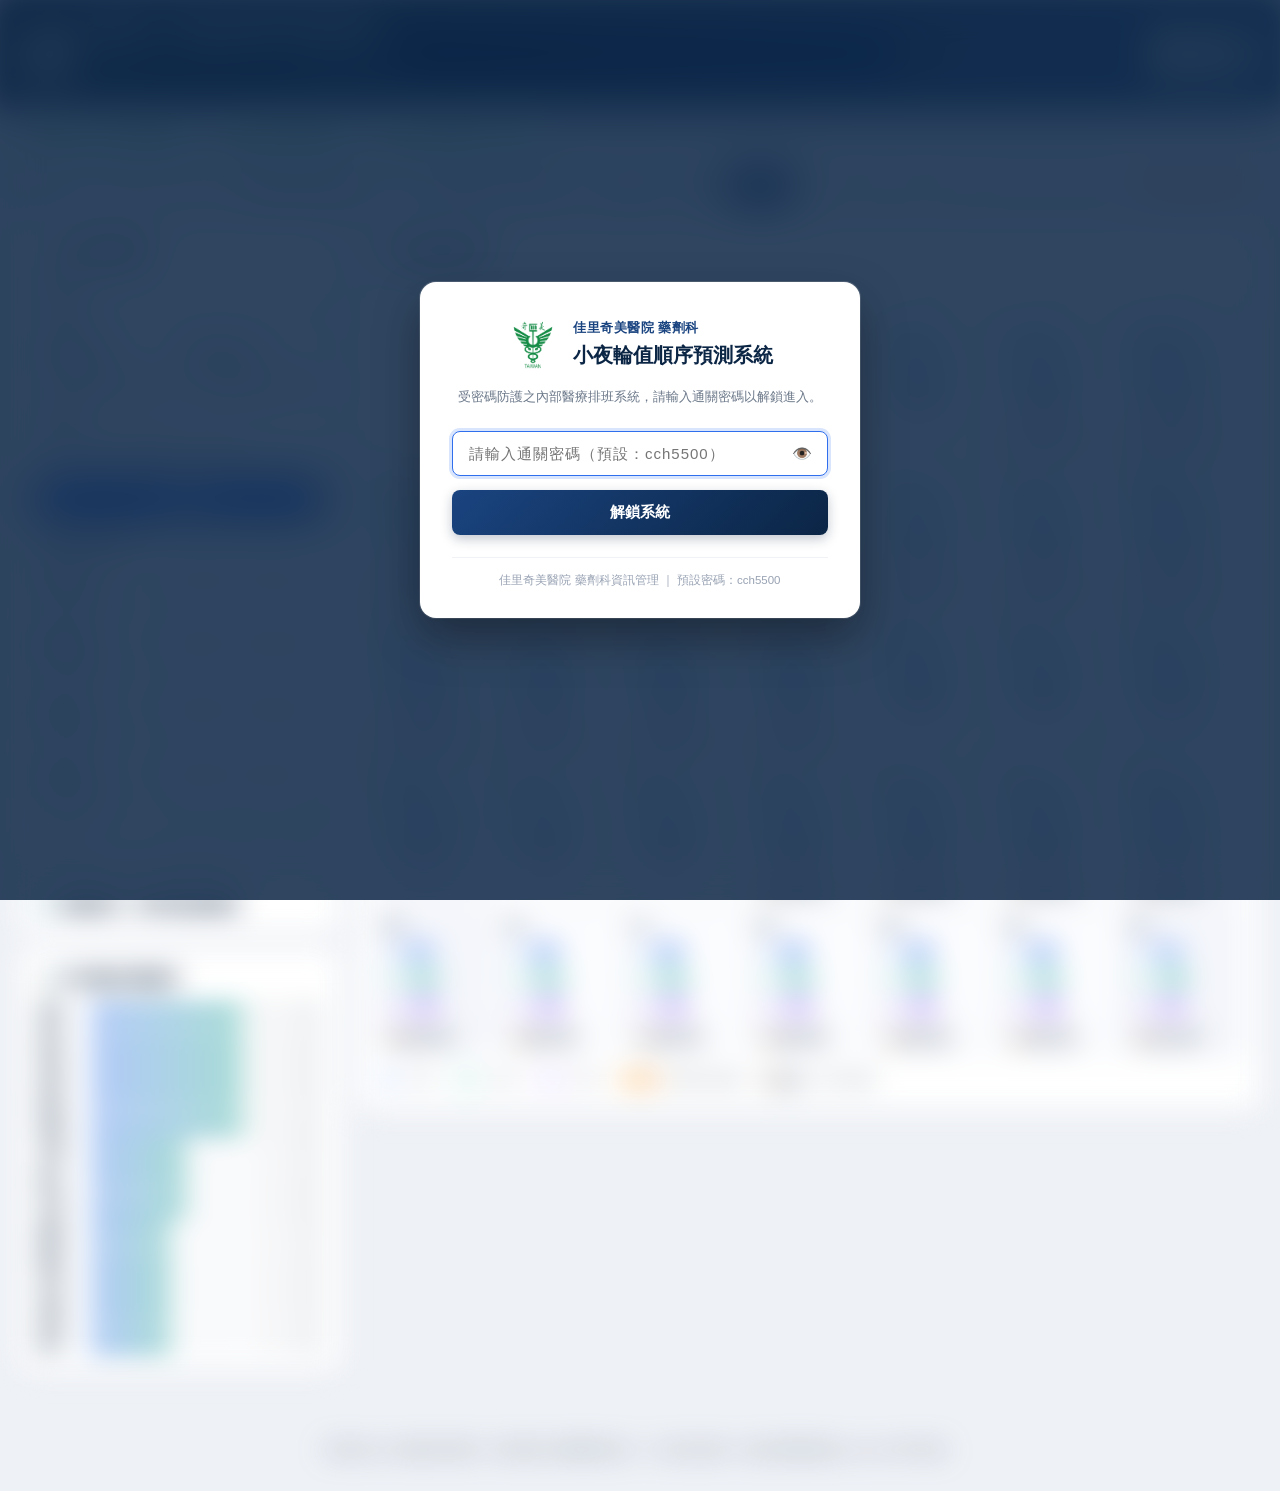
==== commit 5bdb8aee: "部署資安密碼閘道(cch5500)與長官專用操作說明書PDF" ====
--- a/index.html
+++ b/index.html
@@ -8,14 +8,42 @@
 </head>
 <body>
 
+<div id="gate-overlay" class="gate-overlay">
+  <div class="gate-card">
+    <div class="gate-brand">
+      <img src="chimei.png" alt="奇美醫院院徽" class="gate-logo">
+      <div class="gate-brand-text">
+        <div class="gate-dept">佳里奇美醫院 藥劑科</div>
+        <h2 class="gate-title">小夜輪值順序預測系統</h2>
+      </div>
+    </div>
+    <p class="gate-desc">受密碼防護之內部醫療排班系統，請輸入通關密碼以解鎖進入。</p>
+    <div class="gate-form">
+      <div class="gate-input-wrap" id="gateInputWrap">
+        <input type="password" id="gatePasswordInput" placeholder="請輸入通關密碼（預設：cch5500）" autocomplete="current-password">
+        <button type="button" id="gateToggleVisibility" class="gate-toggle-btn" title="切換顯示密碼">👁️</button>
+      </div>
+      <div id="gateError" class="gate-error"></div>
+      <button type="button" id="gateSubmitBtn" class="gate-submit-btn">解鎖系統</button>
+    </div>
+    <div class="gate-footer">佳里奇美醫院 藥劑科資訊管理 ｜ 預設密碼：cch5500</div>
+  </div>
+</div>
+
 <header class="app-header">
   <div class="app-header__inner">
     <div class="app-header__title-group">
-      <h1 class="app-header__title">藥劑科小夜輪值順序預測系統</h1>
-      <p class="app-header__subtitle">佳里奇美醫院｜小夜班（E / L3 / L2）動態交棒排班預測</p>
+      <img src="chimei.png" alt="奇美醫院院徽" class="app-header__logo">
+      <div>
+        <h1 class="app-header__title">藥劑科小夜輪值順序預測系統</h1>
+        <p class="app-header__subtitle">佳里奇美醫院｜小夜班（E / L3 / L2）動態交棒排班預測</p>
+      </div>
     </div>
-    <div class="app-header__badge" title="淑鈴夜班資格為「否」，100% 不進入小夜輪值池，僅排日班">
-      ⚠️ 淑鈴不參與小夜輪值（僅排日班）
+    <div class="app-header__actions">
+      <div class="app-header__badge" title="淑鈴夜班資格為「否」，100% 不進入小夜輪值池，僅排日班">
+        ⚠️ 淑鈴不參與小夜輪值（僅排日班）
+      </div>
+      <button type="button" class="btn btn--lock" id="lockBtn" title="鎖定系統">🔒 鎖定系統</button>
     </div>
   </div>
 </header>
--- a/style.css
+++ b/style.css
@@ -48,12 +48,203 @@
 
 h1, h2, h3 { margin: 0; }
 
+/* ---------------------------------------------------------------------- 密碼安全驗證閘道（Password Gate） */
+
+body.locked {
+  overflow: hidden;
+}
+
+body.locked .app-header,
+body.locked .validation-bar,
+body.locked .toolbar,
+body.locked .app-layout,
+body.locked .app-footer {
+  filter: blur(14px);
+  pointer-events: none;
+  user-select: none;
+}
+
+.gate-overlay {
+  position: fixed;
+  inset: 0;
+  z-index: 9999;
+  background: rgba(11, 37, 69, 0.85);
+  backdrop-filter: blur(18px);
+  -webkit-backdrop-filter: blur(18px);
+  display: flex;
+  align-items: center;
+  justify-content: center;
+  padding: 20px;
+  transition: opacity 0.3s ease, visibility 0.3s ease;
+}
+
+.gate-overlay.hidden {
+  opacity: 0;
+  visibility: hidden;
+  pointer-events: none;
+}
+
+.gate-card {
+  background: #ffffff;
+  border-radius: 16px;
+  max-width: 440px;
+  width: 100%;
+  padding: 36px 32px 28px;
+  box-shadow: 0 20px 45px rgba(0, 0, 0, 0.35), 0 0 0 1px rgba(255, 255, 255, 0.15);
+  text-align: center;
+  animation: gateCardPop 0.35s cubic-bezier(0.16, 1, 0.3, 1);
+}
+
+@keyframes gateCardPop {
+  0% { opacity: 0; transform: scale(0.92) translateY(12px); }
+  100% { opacity: 1; transform: scale(1) translateY(0); }
+}
+
+.gate-brand {
+  display: flex;
+  align-items: center;
+  justify-content: center;
+  gap: 14px;
+  margin-bottom: 16px;
+}
+
+.gate-logo {
+  width: 52px;
+  height: 52px;
+  object-fit: contain;
+}
+
+.gate-brand-text {
+  text-align: left;
+}
+
+.gate-dept {
+  font-size: 13px;
+  font-weight: 600;
+  color: var(--navy-700);
+  letter-spacing: 0.5px;
+}
+
+.gate-title {
+  font-size: 20px;
+  font-weight: 700;
+  color: var(--navy-900);
+  margin-top: 2px;
+}
+
+.gate-desc {
+  font-size: 13px;
+  color: var(--text-muted);
+  margin: 0 0 24px;
+  line-height: 1.5;
+}
+
+.gate-form {
+  display: flex;
+  flex-direction: column;
+  gap: 14px;
+}
+
+.gate-input-wrap {
+  position: relative;
+  display: flex;
+  align-items: center;
+}
+
+.gate-input-wrap input {
+  width: 100%;
+  padding: 13px 44px 13px 16px;
+  border: 1.5px solid var(--border-soft);
+  border-radius: 8px;
+  font-size: 15px;
+  letter-spacing: 1px;
+  color: var(--text-main);
+  background: #fbfcfe;
+  transition: border-color 0.2s, box-shadow 0.2s;
+}
+
+.gate-input-wrap input:focus {
+  outline: none;
+  border-color: var(--navy-600);
+  box-shadow: 0 0 0 3px rgba(47, 111, 237, 0.18);
+  background: #ffffff;
+}
+
+.gate-toggle-btn {
+  position: absolute;
+  right: 10px;
+  background: none;
+  border: none;
+  cursor: pointer;
+  font-size: 16px;
+  padding: 6px;
+  border-radius: 4px;
+  color: var(--text-muted);
+  transition: opacity 0.2s;
+}
+
+.gate-toggle-btn:hover {
+  opacity: 0.7;
+}
+
+.gate-error {
+  font-size: 12.5px;
+  color: var(--color-danger);
+  min-height: 18px;
+  display: none;
+  font-weight: 600;
+}
+
+.gate-error.show {
+  display: block;
+}
+
+.gate-submit-btn {
+  background: linear-gradient(135deg, var(--navy-700), var(--navy-900));
+  color: #ffffff;
+  border: none;
+  padding: 13px 20px;
+  border-radius: 8px;
+  font-size: 15px;
+  font-weight: 700;
+  cursor: pointer;
+  transition: transform 0.15s, box-shadow 0.2s;
+  box-shadow: 0 4px 12px rgba(11, 37, 69, 0.25);
+}
+
+.gate-submit-btn:hover {
+  transform: translateY(-1px);
+  box-shadow: 0 6px 16px rgba(11, 37, 69, 0.32);
+}
+
+.gate-submit-btn:active {
+  transform: translateY(0);
+}
+
+.gate-footer {
+  margin-top: 22px;
+  font-size: 11.5px;
+  color: #98a2b3;
+  border-top: 1px solid #f0f2f5;
+  padding-top: 14px;
+}
+
+.shake {
+  animation: inputShake 0.4s ease;
+}
+
+@keyframes inputShake {
+  0%, 100% { transform: translateX(0); }
+  20%, 60% { transform: translateX(-8px); }
+  40%, 80% { transform: translateX(8px); }
+}
+
 /* ---------------------------------------------------------------------- 頁首 */
 
 .app-header {
   background: linear-gradient(135deg, var(--navy-900), var(--navy-700));
   color: var(--text-inverse);
-  padding: 20px 28px;
+  padding: 18px 28px;
 }
 
 .app-header__inner {
@@ -66,8 +257,30 @@
   gap: 12px;
 }
 
+.app-header__title-group {
+  display: flex;
+  align-items: center;
+  gap: 14px;
+}
+
+.app-header__logo {
+  width: 44px;
+  height: 44px;
+  object-fit: contain;
+  background: rgba(255, 255, 255, 0.95);
+  border-radius: 8px;
+  padding: 4px;
+}
+
 .app-header__title { font-size: 22px; font-weight: 700; letter-spacing: 0.5px; }
 .app-header__subtitle { margin-top: 4px; font-size: 13px; color: #c9d6ec; }
+
+.app-header__actions {
+  display: flex;
+  align-items: center;
+  gap: 10px;
+  flex-wrap: wrap;
+}
 
 .app-header__badge {
   background: rgba(255, 255, 255, 0.12);
@@ -76,6 +289,23 @@
   border-radius: var(--radius-sm);
   font-size: 12.5px;
   white-space: nowrap;
+}
+
+.btn--lock {
+  background: rgba(255, 255, 255, 0.15);
+  border: 1px solid rgba(255, 255, 255, 0.35);
+  color: #ffffff;
+  padding: 8px 14px;
+  border-radius: var(--radius-sm);
+  font-size: 12.5px;
+  font-weight: 600;
+  cursor: pointer;
+  transition: background 0.2s;
+  white-space: nowrap;
+}
+
+.btn--lock:hover {
+  background: rgba(255, 255, 255, 0.25);
 }
 
 /* ---------------------------------------------------------------------- 防呆檢核綠燈 */
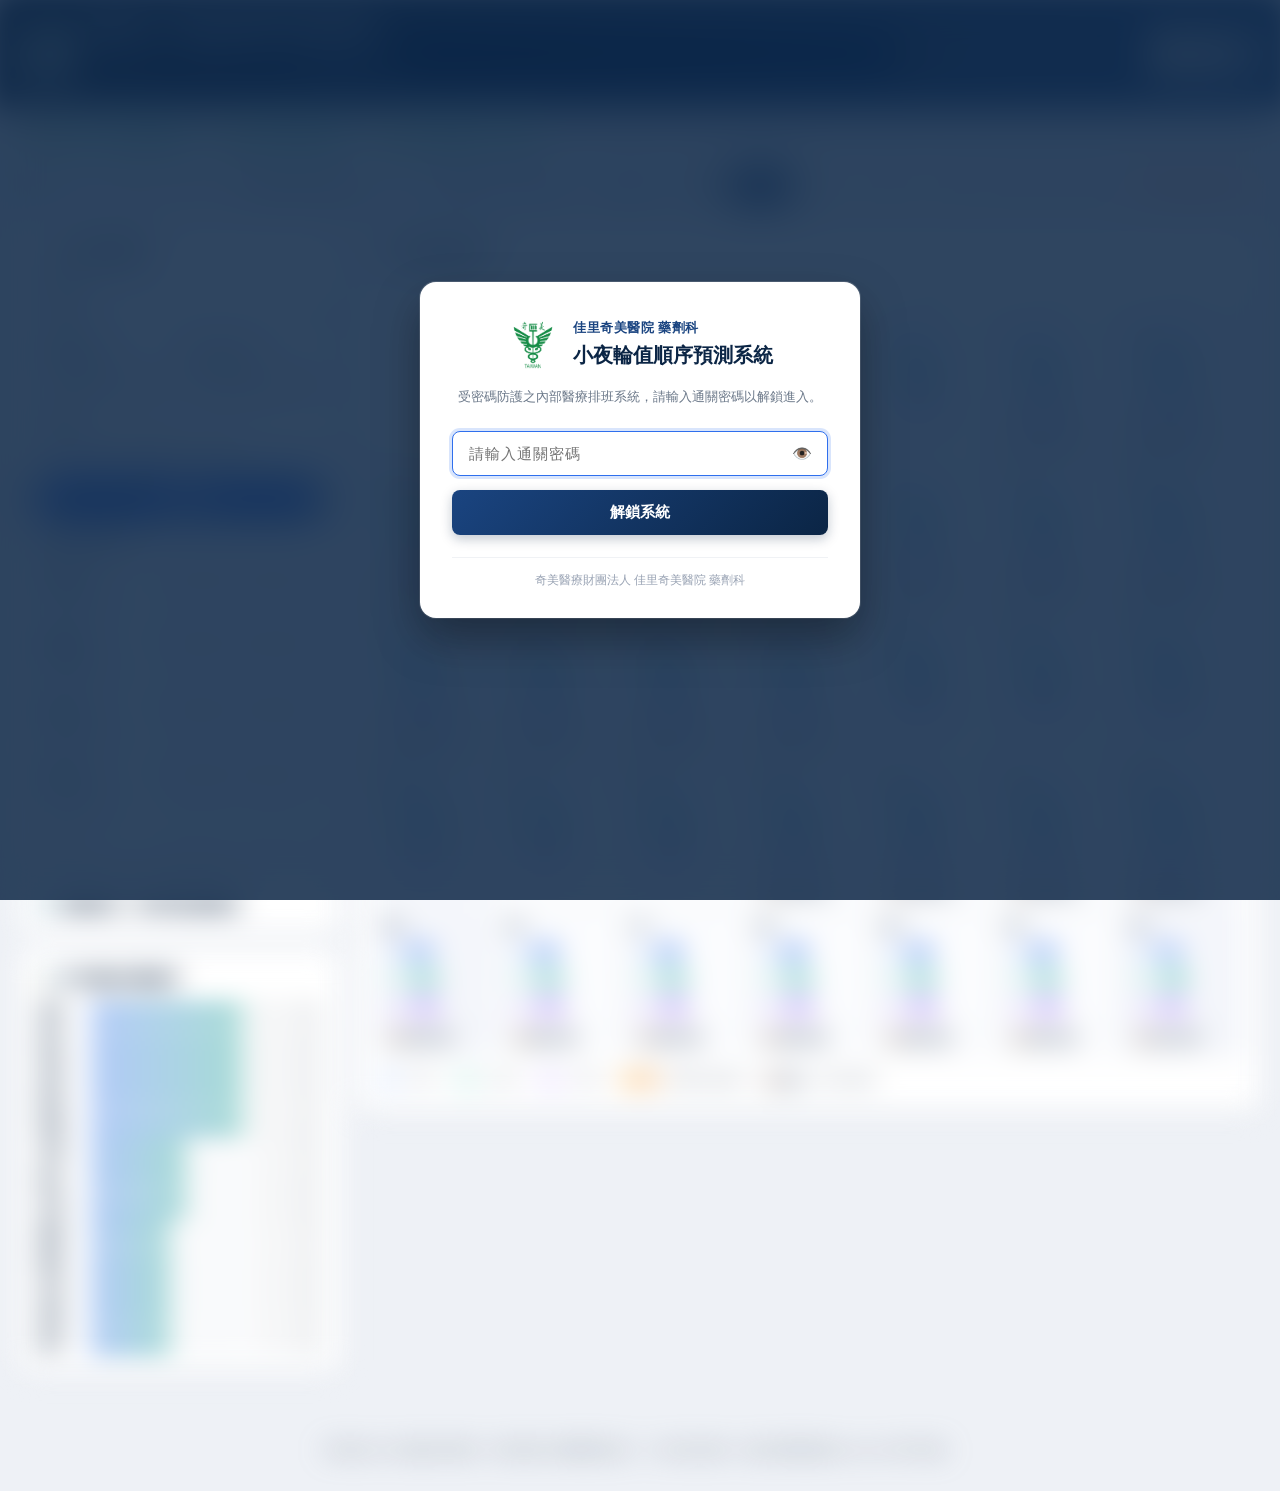
==== commit fdc7e4c9: "安全優化：徹底移除登入畫面與錯誤訊息中的通關密碼提示" ====
--- a/index.html
+++ b/index.html
@@ -20,13 +20,13 @@
     <p class="gate-desc">受密碼防護之內部醫療排班系統，請輸入通關密碼以解鎖進入。</p>
     <div class="gate-form">
       <div class="gate-input-wrap" id="gateInputWrap">
-        <input type="password" id="gatePasswordInput" placeholder="請輸入通關密碼（預設：cch5500）" autocomplete="current-password">
+        <input type="password" id="gatePasswordInput" placeholder="請輸入通關密碼" autocomplete="current-password">
         <button type="button" id="gateToggleVisibility" class="gate-toggle-btn" title="切換顯示密碼">👁️</button>
       </div>
       <div id="gateError" class="gate-error"></div>
       <button type="button" id="gateSubmitBtn" class="gate-submit-btn">解鎖系統</button>
     </div>
-    <div class="gate-footer">佳里奇美醫院 藥劑科資訊管理 ｜ 預設密碼：cch5500</div>
+    <div class="gate-footer">奇美醫療財團法人 佳里奇美醫院 藥劑科</div>
   </div>
 </div>
 
